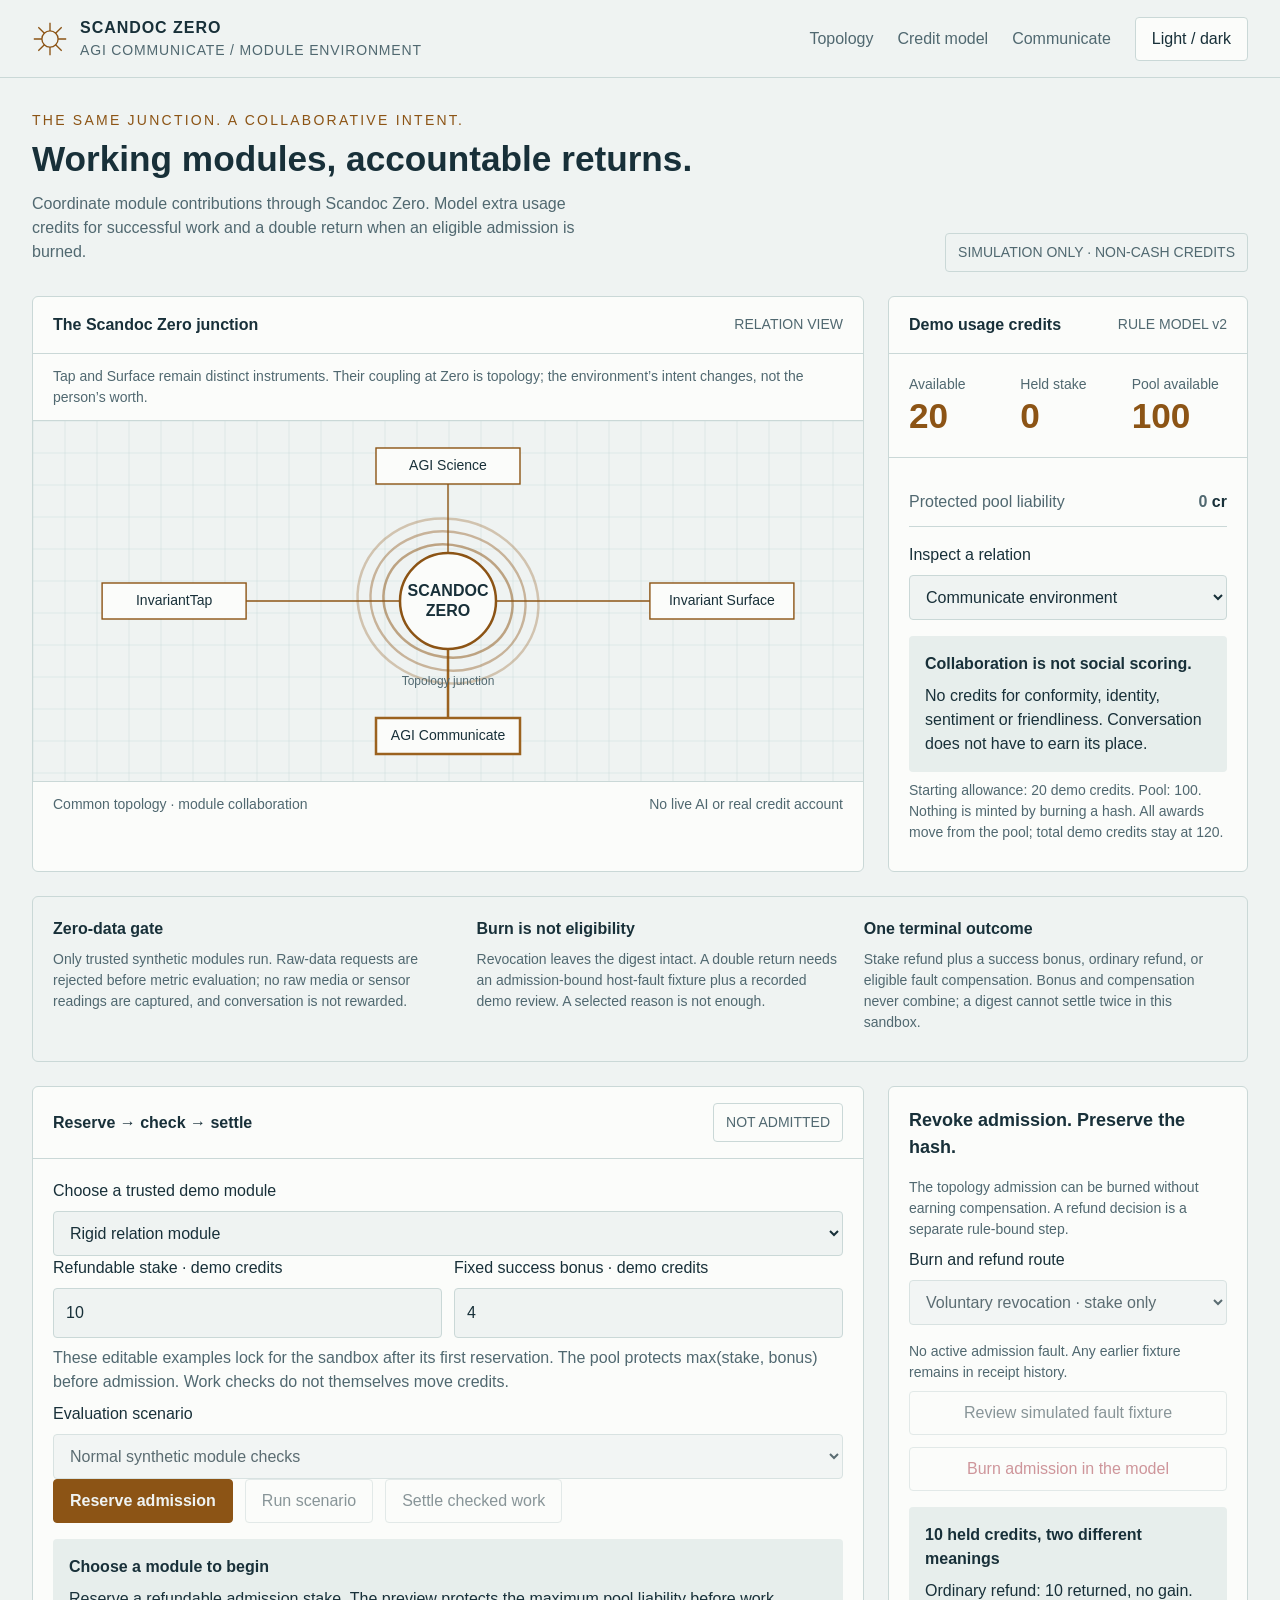
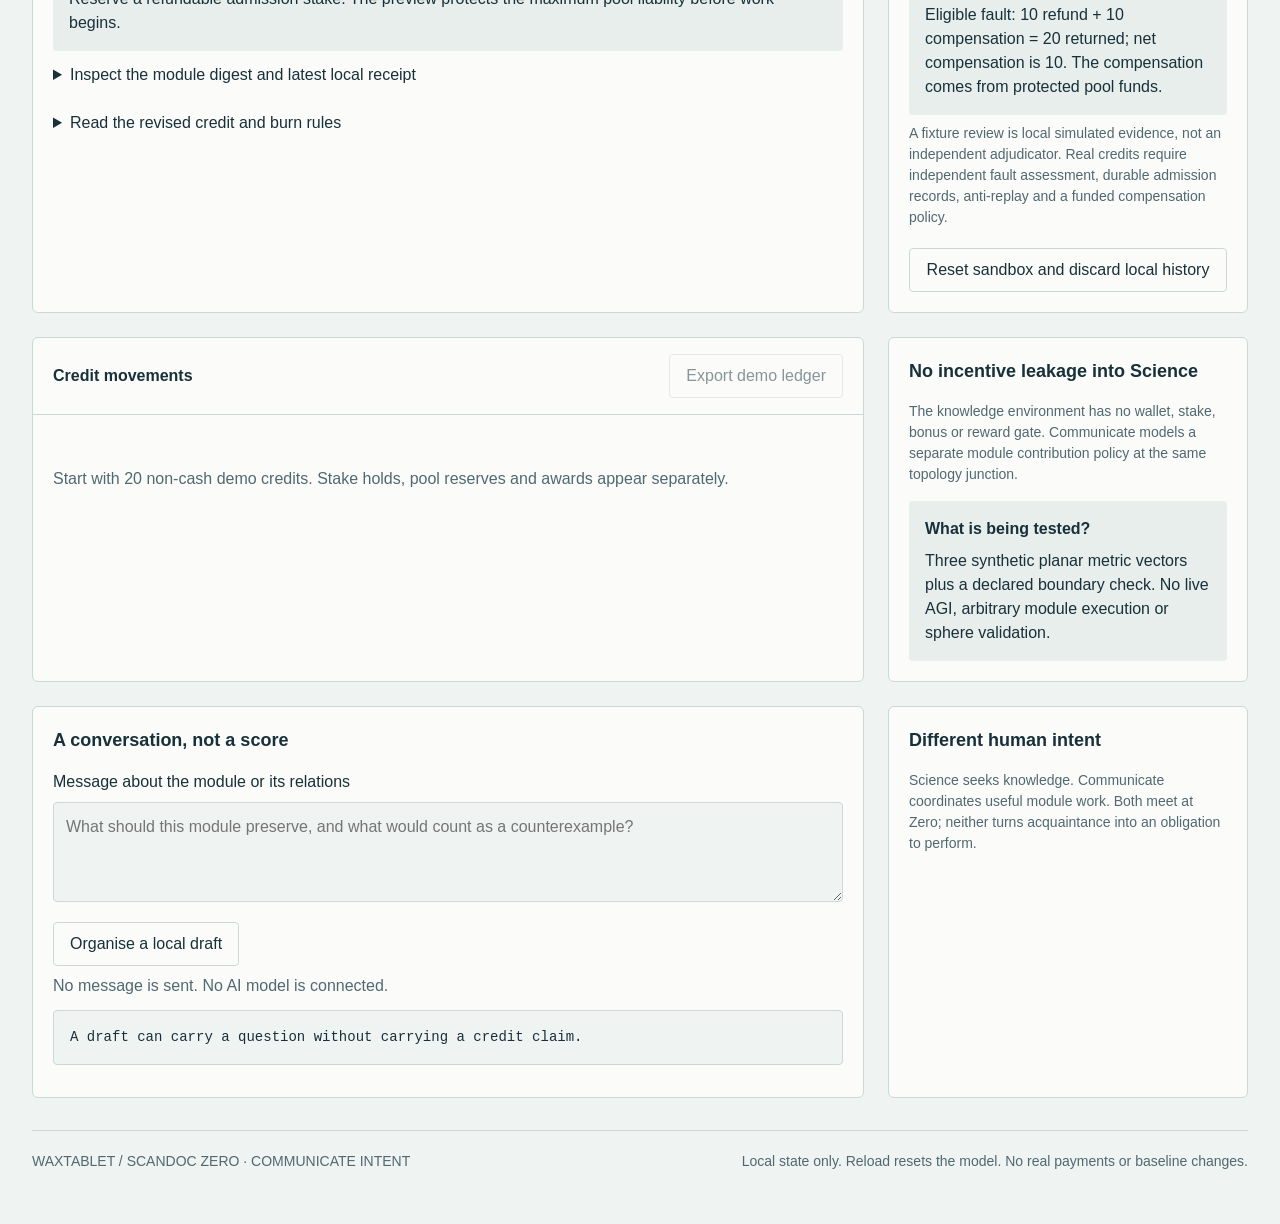
==== site/communicate/index.html @ a8c65e09 "Import editable Scandoc Zero previews with isolated routing and checks" ====
<!doctype html>
<html lang="en" data-mode="communicate">
  <head>
    <meta charset="utf-8" />
    <meta name="viewport" content="width=device-width,initial-scale=1" />
    <title>Scandoc Zero · AGI Communicate</title>
    <link rel="stylesheet" href="style.css" />
    <script defer src="core.js"></script>
  </head>
  <body>
    <a class="skip" href="#main">Skip to communicate workspace</a>
    <header>
      <div class="brand">
        <svg viewBox="0 0 40 40" fill="none" role="img" aria-label="Scandoc Zero mark">
          <circle cx="20" cy="20" r="9" stroke="currentColor" stroke-width="1.5" />
          <path
            d="M20 2v9m0 18v9M2 20h9m18 0h9M7 7l7 7m12 12 7 7M7 33l7-7m12-12 7-7"
            stroke="currentColor"
            stroke-width="1.5"
          />
        </svg>
        <div>SCANDOC ZERO<small>AGI COMMUNICATE / MODULE ENVIRONMENT</small></div>
      </div>
      <nav aria-label="Page sections">
        <a href="#topology">Topology</a><a href="#ledger-section">Credit model</a
        ><a href="#conversation">Communicate</a
        ><button id="theme" aria-label="Toggle light and dark theme">Light / dark</button>
      </nav>
    </header>
    <main id="main">
      <section class="intro">
        <div>
          <div class="eyebrow">The same junction. A collaborative intent.</div>
          <h1>Working modules, accountable returns.</h1>
          <p class="lede">
            Coordinate module contributions through Scandoc Zero. Model extra usage credits for
            successful work and a double return when an eligible admission is burned.
          </p>
        </div>
        <span class="pill">SIMULATION ONLY · NON-CASH CREDITS</span>
      </section>
      <section class="workspace" id="topology">
        <article class="panel">
          <div class="panel-head">
            <h2>The Scandoc Zero junction</h2>
            <span class="muted">RELATION VIEW</span>
          </div>
          <div class="topology-note">
            Tap and Surface remain distinct instruments. Their coupling at Zero is topology; the
            environment’s intent changes, not the person’s worth.
          </div>
          <div class="map-wrap">
            <canvas
              id="zero-map"
              role="img"
              aria-label="Scandoc Zero is the common topology junction linking Tap, Surface, Science and Communicate as distinct roles."
            ></canvas>
          </div>
          <div class="map-foot">
            <span id="focus-status">Common topology · module collaboration</span
            ><span>No live AI or real credit account</span>
          </div>
        </article>
        <aside class="panel">
          <div class="panel-head">
            <h2>Demo usage credits</h2>
            <span class="muted">RULE MODEL v2</span>
          </div>
          <div class="balance-grid">
            <div><span>Available</span><b id="wallet" class="ledger-number">20</b></div>
            <div><span>Held stake</span><b id="held" class="ledger-number">0</b></div>
            <div><span>Pool available</span><b id="pool" class="ledger-number">100</b></div>
          </div>
          <div class="controls">
            <div class="meta-line">
              <span>Protected pool liability</span
              ><strong><span id="pool-reserved">0</span> cr</strong>
            </div>
            <div class="field" style="margin-top: var(--s4)">
              <label for="map-focus">Inspect a relation</label
              ><select id="map-focus">
                <option value="communicate">Communicate environment</option>
                <option value="tap">InvariantTap</option>
                <option value="surface">Invariant Surface</option>
                <option value="science">Science environment</option>
              </select>
            </div>
            <div class="readout">
              <strong>Collaboration is not social scoring.</strong>No credits for conformity,
              identity, sentiment or friendliness. Conversation does not have to earn its place.
            </div>
            <p class="help">
              Starting allowance: 20 demo credits. Pool: 100. Nothing is minted by burning a hash.
              All awards move from the pool; total demo credits stay at 120.
            </p>
          </div>
        </aside>
      </section>
      <section class="boundary">
        <div>
          <h3>Zero-data gate</h3>
          <p>
            Only trusted synthetic modules run. Raw-data requests are rejected before metric
            evaluation; no raw media or sensor readings are captured, and conversation is not
            rewarded.
          </p>
        </div>
        <div>
          <h3>Burn is not eligibility</h3>
          <p>
            Revocation leaves the digest intact. A double return needs an admission-bound host-fault
            fixture plus a recorded demo review. A selected reason is not enough.
          </p>
        </div>
        <div>
          <h3>One terminal outcome</h3>
          <p>
            Stake refund plus a success bonus, ordinary refund, or eligible fault compensation.
            Bonus and compensation never combine; a digest cannot settle twice in this sandbox.
          </p>
        </div>
      </section>
      <section class="lower" id="ledger-section">
        <article class="panel">
          <div class="panel-head">
            <h2>Reserve → check → settle</h2>
            <span id="admission-state" class="pill">NOT ADMITTED</span>
          </div>
          <div class="content">
            <div class="field">
              <label for="module">Choose a trusted demo module</label
              ><select id="module">
                <option value="rigid">Rigid relation module</option>
                <option value="shear">Shear labelled as metric-invariant</option>
                <option value="leak">Raw-input boundary violation</option>
              </select>
            </div>
            <div class="rules-grid">
              <div class="field">
                <label for="stake">Refundable stake · demo credits</label
                ><input id="stake" type="number" min="1" max="20" step="1" value="10" />
              </div>
              <div class="field">
                <label for="reward">Fixed success bonus · demo credits</label
                ><input id="reward" type="number" min="0" max="20" step="1" value="4" />
              </div>
            </div>
            <p class="help">
              These editable examples lock for the sandbox after its first reservation. The pool
              protects max(stake, bonus) before admission. Work checks do not themselves move
              credits.
            </p>
            <div class="field">
              <label for="evaluation-scenario">Evaluation scenario</label
              ><select id="evaluation-scenario" disabled>
                <option value="normal">Normal synthetic module checks</option>
                <option value="host-fault">Simulated host outage before metric evaluation</option>
              </select>
            </div>
            <div class="row">
              <button id="reserve" class="primary">Reserve admission</button
              ><button id="run" disabled>Run scenario</button
              ><button id="settle" disabled>Settle checked work</button>
            </div>
            <ul class="tests" id="checks" aria-label="Module test results"></ul>
            <div id="result" class="readout" role="status">
              <strong id="result-title">Choose a module to begin</strong
              ><span id="result-detail"
                >Reserve a refundable admission stake. The preview protects the maximum pool
                liability before work begins.</span
              >
            </div>
            <details>
              <summary>Inspect the module digest and latest local receipt</summary>
              <p class="help">
                The digest covers normalized algorithm, boundary, dataset and claim descriptors, not
                the module name. SHA-256 binds record contents; it does not prove truth or
                independence. The prototype policy version is bound to every receipt, but this is
                not the released receipt format.
              </p>
              <p class="mono" id="module-hash">No digest yet</p>
              <pre class="terminal" id="receipt">Reserve a module to create a local record.</pre>
            </details>
            <details>
              <summary>Read the revised credit and burn rules</summary>
              <p class="help">
                Success: refundable stake + the fixed usage bonus. Rejection or voluntary
                withdrawal: stake only. Reviewed host-fault burn: stake + equal compensation, with
                no success bonus. Hash history survives every burn.
              </p>
              <p class="help">
                Compensation is bounded by the protected pool reserve. It cannot be granted by
                choosing a reason alone. Repeated settlement of a digest is blocked within this
                sandbox. Reset or reload starts a fresh simulation, not a funded account.
              </p>
            </details>
          </div>
        </article>
        <aside class="panel controls">
          <h2>Revoke admission. Preserve the hash.</h2>
          <p class="help">
            The topology admission can be burned without earning compensation. A refund decision is
            a separate rule-bound step.
          </p>
          <div class="field">
            <label for="burn-reason">Burn and refund route</label
            ><select id="burn-reason" disabled>
              <option value="voluntary">Voluntary revocation · stake only</option>
              <option value="system-fault">Reviewed host fault · double return</option>
            </select>
          </div>
          <p id="fault-status" class="help" role="status">No fault evidence recorded.</p>
          <button id="review-fault" class="wide" disabled>Review simulated fault fixture</button
          ><button id="burn" class="wide danger" disabled style="margin-top: var(--s3)">
            Burn admission in the model
          </button>
          <div class="readout">
            <strong>10 held credits, two different meanings</strong>Ordinary refund: 10 returned, no
            gain. Eligible fault: 10 refund + 10 compensation = 20 returned; net compensation is 10.
            The compensation comes from protected pool funds.
          </div>
          <p class="help">
            A fixture review is local simulated evidence, not an independent adjudicator. Real
            credits require independent fault assessment, durable admission records, anti-replay and
            a funded compensation policy.
          </p>
          <button id="reset" class="wide" style="margin-top: var(--s3)">
            Reset sandbox and discard local history
          </button>
        </aside>
      </section>
      <section class="lower">
        <article class="panel">
          <div class="panel-head">
            <h2>Credit movements</h2>
            <button id="export" disabled>Export demo ledger</button>
          </div>
          <div class="content"><div id="ledger" class="history"></div></div>
        </article>
        <aside class="panel controls">
          <h2>No incentive leakage into Science</h2>
          <p class="help">
            The knowledge environment has no wallet, stake, bonus or reward gate. Communicate models
            a separate module contribution policy at the same topology junction.
          </p>
          <div class="readout">
            <strong>What is being tested?</strong>Three synthetic planar metric vectors plus a
            declared boundary check. No live AGI, arbitrary module execution or sphere validation.
          </div>
        </aside>
      </section>
      <section class="lower" id="conversation">
        <article class="panel content">
          <h2>A conversation, not a score</h2>
          <label for="message">Message about the module or its relations</label
          ><textarea
            id="message"
            maxlength="2000"
            placeholder="What should this module preserve, and what would count as a counterexample?"
          ></textarea
          ><button id="draft" style="margin-top: var(--s3)">Organise a local draft</button>
          <p id="draft-status" class="help" role="status">
            No message is sent. No AI model is connected.
          </p>
          <pre id="draft-output" class="terminal">
A draft can carry a question without carrying a credit claim.</pre
          >
        </article>
        <aside class="panel controls">
          <h2>Different human intent</h2>
          <p class="help">
            Science seeks knowledge. Communicate coordinates useful module work. Both meet at Zero;
            neither turns acquaintance into an obligation to perform.
          </p>
        </aside>
      </section>
      <footer>
        <span>WAXTABLET / SCANDOC ZERO · COMMUNICATE INTENT</span
        ><span
          >Local state only. Reload resets the model. No real payments or baseline changes.</span
        >
      </footer>
    </main>
  </body>
</html>
---- site/communicate/style.css ----
@import url('https://api.fontshare.com/v2/css?f[]=satoshi@400,500,700&display=swap');
:root {
  color-scheme: light;
  --bg: #eff3f2;
  --panel: #fbfcfa;
  --subtle: #e7eeec;
  --ink: #183039;
  --muted: #506870;
  --border: #cad8d7;
  --accent: #006c7c;
  --accent-soft: #d9ebec;
  --amber: #9b621f;
  --danger: #a3323e;
  --grid: #c3d8da;
  --text-xs: clamp(0.75rem, 0.7rem + 0.25vw, 0.875rem);
  --text-sm: clamp(0.875rem, 0.8rem + 0.35vw, 1rem);
  --text-base: clamp(1rem, 0.95rem + 0.25vw, 1.125rem);
  --text-xl: clamp(1.5rem, 1.2rem + 1.25vw, 2.25rem);
  --s1: 0.25rem;
  --s2: 0.5rem;
  --s3: 0.75rem;
  --s4: 1rem;
  --s5: 1.25rem;
  --s6: 1.5rem;
  --s8: 2rem;
  --s10: 2.5rem;
  --s12: 3rem;
}
[data-theme='dark'] {
  color-scheme: dark;
  --bg: #08121b;
  --panel: #0e1d27;
  --subtle: #142a35;
  --ink: #e1edf0;
  --muted: #a1b8c0;
  --border: #28424e;
  --accent: #87cddd;
  --accent-soft: #193942;
  --amber: #e3b56c;
  --danger: #f0989e;
  --grid: #2b535f;
}
[data-mode='communicate'] {
  --accent: #8c5415;
  --accent-soft: #efe3d0;
}
[data-theme='dark'][data-mode='communicate'] {
  --accent: #e4b56a;
  --accent-soft: #382c1c;
}
* {
  box-sizing: border-box;
}
html {
  scroll-behavior: smooth;
}
body {
  margin: 0;
  font:
    var(--text-base) / 1.5 Satoshi,
    sans-serif;
  background: var(--bg);
  color: var(--ink);
}
h1 {
  font-size: var(--text-xl);
  line-height: 1.16;
  margin: var(--s2) 0 var(--s3);
}
h2 {
  font-size: var(--text-base);
  margin: 0 0 var(--s4);
  font-weight: 700;
}
h3 {
  font-size: var(--text-sm);
  margin: 0 0 var(--s2);
}
p {
  margin: var(--s2) 0;
}
button,
input,
select,
textarea {
  font: inherit;
  font-size: var(--text-sm);
}
button {
  border: 1px solid var(--border);
  border-radius: 4px;
  min-height: 44px;
  padding: var(--s2) var(--s4);
  color: var(--ink);
  background: var(--panel);
  cursor: pointer;
  touch-action: manipulation;
}
button:hover:not(:disabled) {
  border-color: var(--accent);
  background: var(--accent-soft);
}
button:disabled {
  opacity: 0.5;
  cursor: not-allowed;
}
.primary {
  background: var(--accent);
  color: var(--bg);
  font-weight: 700;
  border-color: var(--accent);
}
.primary:hover:not(:disabled) {
  background: var(--accent);
  filter: brightness(1.1);
}
.danger {
  color: var(--danger);
}
input,
select,
textarea {
  width: 100%;
  padding: var(--s3);
  border: 1px solid var(--border);
  border-radius: 4px;
  background: var(--bg);
  color: var(--ink);
  min-height: 44px;
}
textarea {
  resize: vertical;
  min-height: 100px;
}
input[type='range'] {
  padding: 0;
  accent-color: var(--accent);
}
label {
  display: block;
  font-size: var(--text-sm);
  margin-bottom: var(--s2);
}
input[type='checkbox'] {
  width: 20px;
  min-height: 20px;
  accent-color: var(--accent);
}
a {
  color: var(--accent);
  text-decoration: none;
}
a:hover {
  text-decoration: underline;
}
:focus-visible {
  outline: 2px solid var(--accent);
  outline-offset: 4px;
}
[hidden] {
  display: none !important;
}
.skip {
  position: absolute;
  top: -90px;
  z-index: 10;
  background: var(--panel);
  padding: var(--s4);
}
.skip:focus {
  top: 0;
}
header {
  display: flex;
  align-items: center;
  justify-content: space-between;
  gap: var(--s4);
  padding: var(--s4) var(--s8);
  border-bottom: 1px solid var(--border);
}
.brand {
  display: flex;
  align-items: center;
  gap: var(--s3);
  font-weight: 700;
  font-size: var(--text-sm);
  letter-spacing: 0.06em;
}
.brand svg {
  width: 36px;
  height: 36px;
  color: var(--accent);
  flex-shrink: 0;
}
.brand small {
  font-weight: 400;
  font-size: var(--text-xs);
  letter-spacing: 0.06em;
  color: var(--muted);
  display: block;
}
nav {
  display: flex;
  align-items: center;
  gap: var(--s6);
  font-size: var(--text-sm);
}
nav a {
  color: var(--muted);
}
main {
  max-width: 1480px;
  margin: auto;
  padding: var(--s8);
}
.intro {
  display: flex;
  justify-content: space-between;
  align-items: end;
  gap: var(--s6);
  margin-bottom: var(--s6);
}
.eyebrow {
  font-size: var(--text-xs);
  letter-spacing: 0.16em;
  text-transform: uppercase;
  color: var(--accent);
}
.lede {
  color: var(--muted);
  max-width: 65ch;
  font-size: var(--text-sm);
}
.pill {
  display: inline-flex;
  align-items: center;
  border: 1px solid var(--border);
  padding: var(--s2) var(--s3);
  font-size: var(--text-xs);
  border-radius: 4px;
  white-space: nowrap;
  color: var(--muted);
}
.pill.active {
  background: var(--accent-soft);
  color: var(--accent);
  border-color: var(--accent);
}
.workspace {
  display: grid;
  grid-template-columns: minmax(0, 1fr) 360px;
  gap: var(--s6);
}
.panel {
  background: var(--panel);
  border: 1px solid var(--border);
  border-radius: 6px;
  min-width: 0;
}
.panel-head {
  padding: var(--s4) var(--s5);
  display: flex;
  justify-content: space-between;
  align-items: center;
  gap: var(--s3);
  border-bottom: 1px solid var(--border);
  font-size: var(--text-xs);
}
.panel-head h2 {
  margin: 0;
  font-size: var(--text-sm);
}
.muted {
  color: var(--muted);
}
.mono {
  font-family: monospace;
  font-size: var(--text-xs);
  overflow-wrap: anywhere;
}
.map-wrap {
  height: 360px;
  position: relative;
  background: var(--bg);
}
canvas {
  width: 100%;
  height: 100%;
  display: block;
}
.map-foot {
  display: flex;
  flex-wrap: wrap;
  justify-content: space-between;
  gap: var(--s3);
  padding: var(--s3) var(--s5);
  border-top: 1px solid var(--border);
  font-size: var(--text-xs);
  color: var(--muted);
}
.legend {
  display: flex;
  gap: var(--s4);
  align-items: center;
}
.legend span:before {
  content: '';
  display: inline-block;
  width: 18px;
  height: 2px;
  vertical-align: middle;
  background: var(--accent);
  margin-right: var(--s2);
}
.legend span:last-child:before {
  background: var(--amber);
}
.controls {
  padding: var(--s5);
}
.controls .field {
  margin-bottom: var(--s4);
}
.help {
  font-size: var(--text-xs);
  color: var(--muted);
}
.row {
  display: flex;
  gap: var(--s3);
  align-items: center;
  flex-wrap: wrap;
}
.wide {
  width: 100%;
}
.readout {
  margin-top: var(--s4);
  padding: var(--s4);
  background: var(--subtle);
  border-radius: 4px;
  font-size: var(--text-sm);
}
.readout strong {
  display: block;
  margin-bottom: var(--s2);
  font-weight: 700;
}
.readout[data-state='fail'] {
  color: var(--danger);
}
.readout[data-state='pass'] {
  color: var(--accent);
}
.meta-line {
  display: flex;
  justify-content: space-between;
  gap: var(--s3);
  padding: var(--s3) 0;
  border-bottom: 1px solid var(--border);
  font-size: var(--text-sm);
}
.meta-line:last-child {
  border-bottom: 0;
}
.meta-line span {
  color: var(--muted);
}
.boundary {
  display: grid;
  grid-template-columns: 1.1fr 1fr 1fr;
  gap: var(--s6);
  padding: var(--s5);
  margin-top: var(--s6);
  border: 1px solid var(--border);
  border-radius: 6px;
}
.boundary p {
  font-size: var(--text-xs);
  color: var(--muted);
}
.lower {
  display: grid;
  grid-template-columns: minmax(0, 1fr) 360px;
  gap: var(--s6);
  margin-top: var(--s6);
}
.content {
  padding: var(--s5);
}
.content p {
  font-size: var(--text-sm);
  color: var(--muted);
}
.journal-item {
  padding: var(--s4) 0;
  border-bottom: 1px solid var(--border);
  font-size: var(--text-sm);
}
.journal-item:last-child {
  border-bottom: 0;
}
.journal-item strong {
  font-weight: 500;
  display: block;
}
.journal-item small {
  color: var(--muted);
  font-size: var(--text-xs);
}
.journal-item p {
  white-space: pre-wrap;
  overflow-wrap: anywhere;
}
.empty {
  padding: var(--s6) 0;
  color: var(--muted);
  font-size: var(--text-sm);
}
.history {
  max-height: 340px;
  overflow: auto;
}
.terminal {
  background: var(--bg);
  padding: var(--s4);
  border: 1px solid var(--border);
  border-radius: 4px;
  font-size: var(--text-xs);
  overflow-wrap: anywhere;
  white-space: pre-wrap;
  max-height: 280px;
  overflow: auto;
  margin: var(--s3) 0;
}
summary {
  font-size: var(--text-sm);
  cursor: pointer;
  min-height: 44px;
  padding-block: var(--s3);
}
footer {
  font-size: var(--text-xs);
  color: var(--muted);
  display: flex;
  justify-content: space-between;
  flex-wrap: wrap;
  gap: var(--s3);
  margin-top: var(--s8);
  padding-block: var(--s5);
  border-top: 1px solid var(--border);
}
.ledger-number {
  font-size: var(--text-xl);
  font-weight: 700;
  color: var(--accent);
  line-height: 1.2;
}
.balance-grid {
  display: grid;
  grid-template-columns: 1fr 1fr 1fr;
  gap: var(--s4);
  padding: var(--s5);
  border-bottom: 1px solid var(--border);
}
.balance-grid span {
  font-size: var(--text-xs);
  color: var(--muted);
  display: block;
}
.ledger-row {
  display: grid;
  grid-template-columns: 1fr auto;
  gap: var(--s3);
  padding: var(--s3) 0;
  border-bottom: 1px solid var(--border);
  font-size: var(--text-sm);
}
.ledger-row small {
  display: block;
  font-size: var(--text-xs);
  color: var(--muted);
}
.delta {
  color: var(--accent);
  font-family: monospace;
  white-space: nowrap;
}
.tests {
  list-style: none;
  margin: var(--s3) 0;
  padding: 0;
  font-size: var(--text-sm);
}
.tests li {
  display: flex;
  justify-content: space-between;
  gap: var(--s3);
  padding: var(--s2) 0;
  border-bottom: 1px solid var(--border);
}
.check {
  color: var(--accent);
}
.reject {
  color: var(--danger);
}
.rules-grid {
  display: grid;
  grid-template-columns: 1fr 1fr;
  gap: var(--s3);
}
.inline-check {
  display: flex;
  gap: var(--s3);
  align-items: center;
  padding-block: var(--s3);
}
.inline-check label {
  margin: 0;
}
.topology-note {
  padding: var(--s3) var(--s5);
  color: var(--muted);
  font-size: var(--text-xs);
  border-bottom: 1px solid var(--border);
}
.counter {
  font-size: var(--text-xs);
  color: var(--muted);
}
@media (max-width: 950px) {
  .workspace,
  .lower {
    grid-template-columns: minmax(0, 1fr) 320px;
  }
  nav {
    gap: var(--s3);
  }
}
@media (max-width: 740px) {
  header {
    padding: var(--s3) var(--s4);
  }
  nav a {
    display: none;
  }
  nav {
    gap: var(--s2);
  }
  main {
    padding: var(--s4);
  }
  .intro {
    display: block;
  }
  .intro .pill {
    margin-top: var(--s3);
  }
  .workspace,
  .lower {
    grid-template-columns: 1fr;
    gap: var(--s4);
  }
  .map-wrap {
    height: 320px;
  }
  .boundary {
    grid-template-columns: 1fr;
    gap: var(--s4);
    margin-top: var(--s4);
    padding: var(--s4);
  }
  .lower {
    margin-top: var(--s4);
  }
  .controls,
  .content {
    padding: var(--s4);
  }
  .panel-head {
    padding: var(--s3) var(--s4);
  }
  .map-foot {
    padding: var(--s3) var(--s4);
  }
  .balance-grid {
    padding: var(--s4);
  }
  footer {
    margin-top: var(--s6);
  }
}
@media (prefers-reduced-motion: reduce) {
  html {
    scroll-behavior: auto;
  }
  * {
    transition: none !important;
  }
}
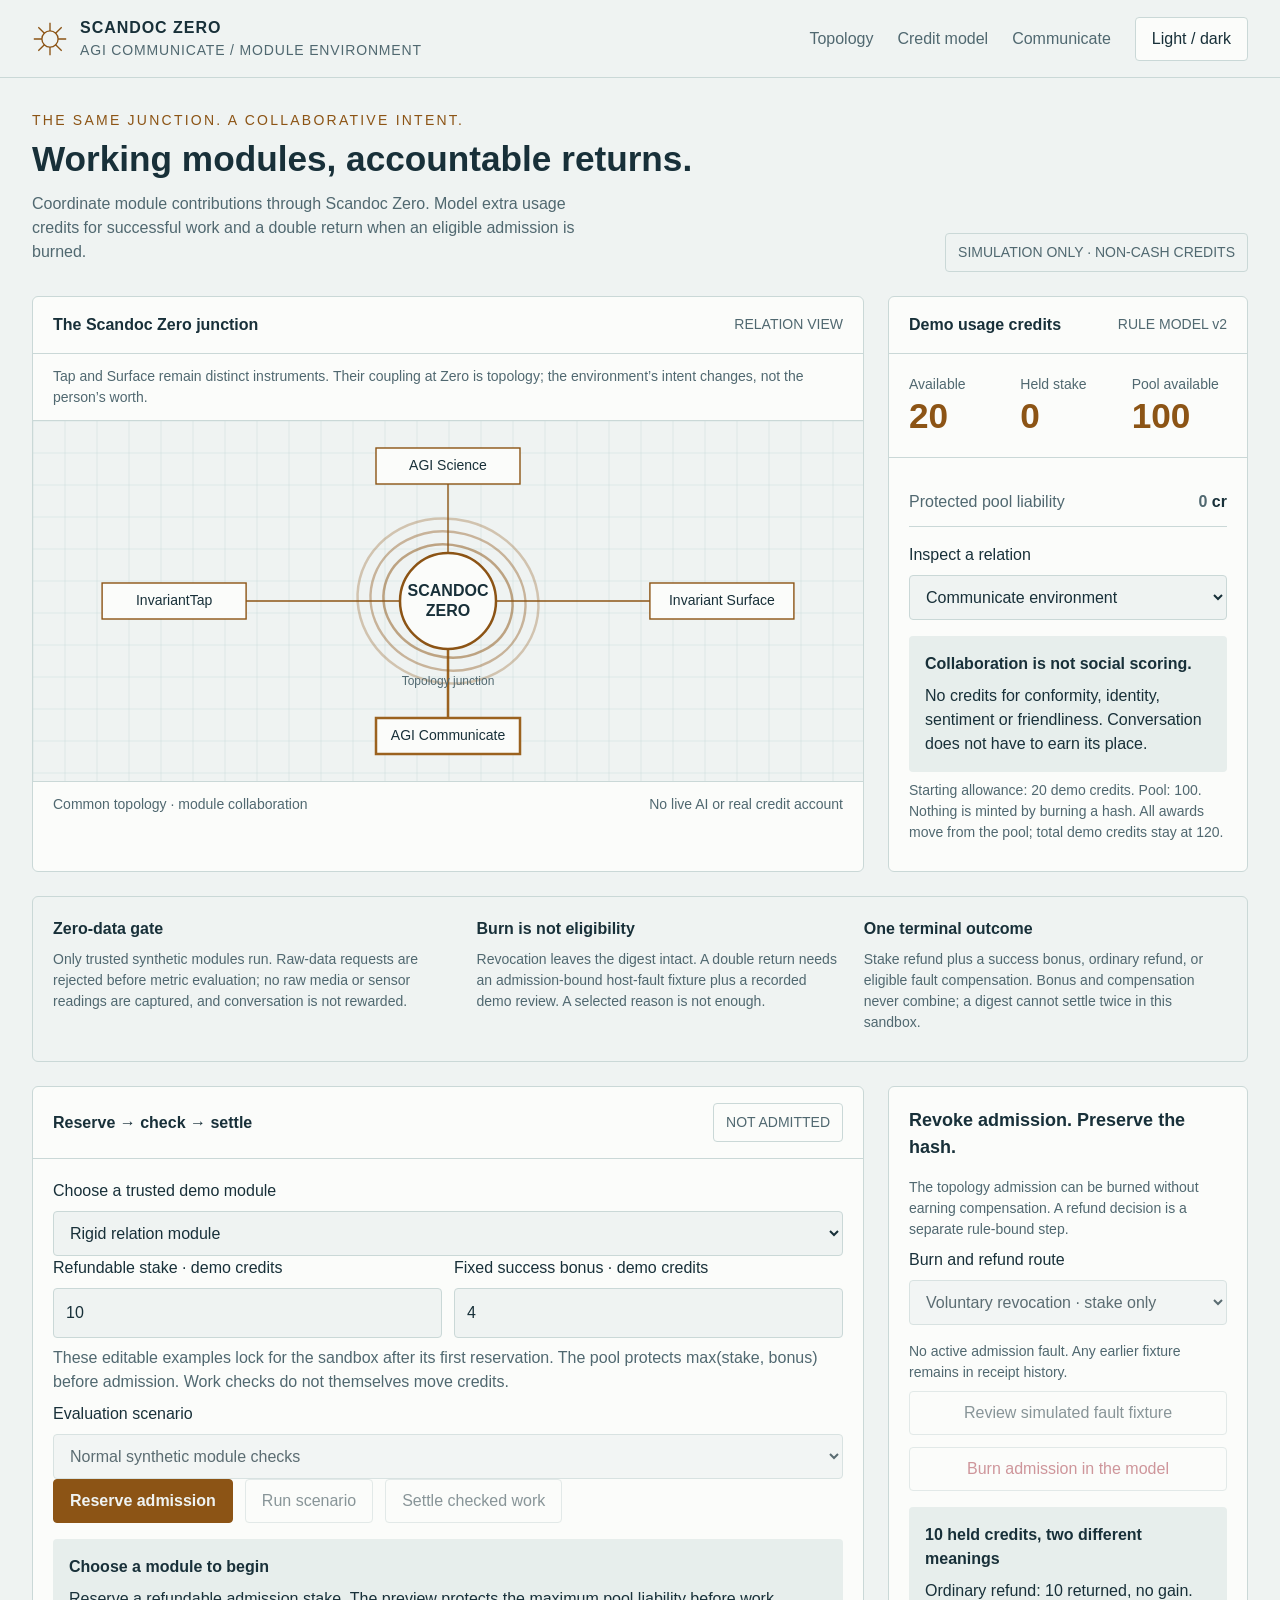
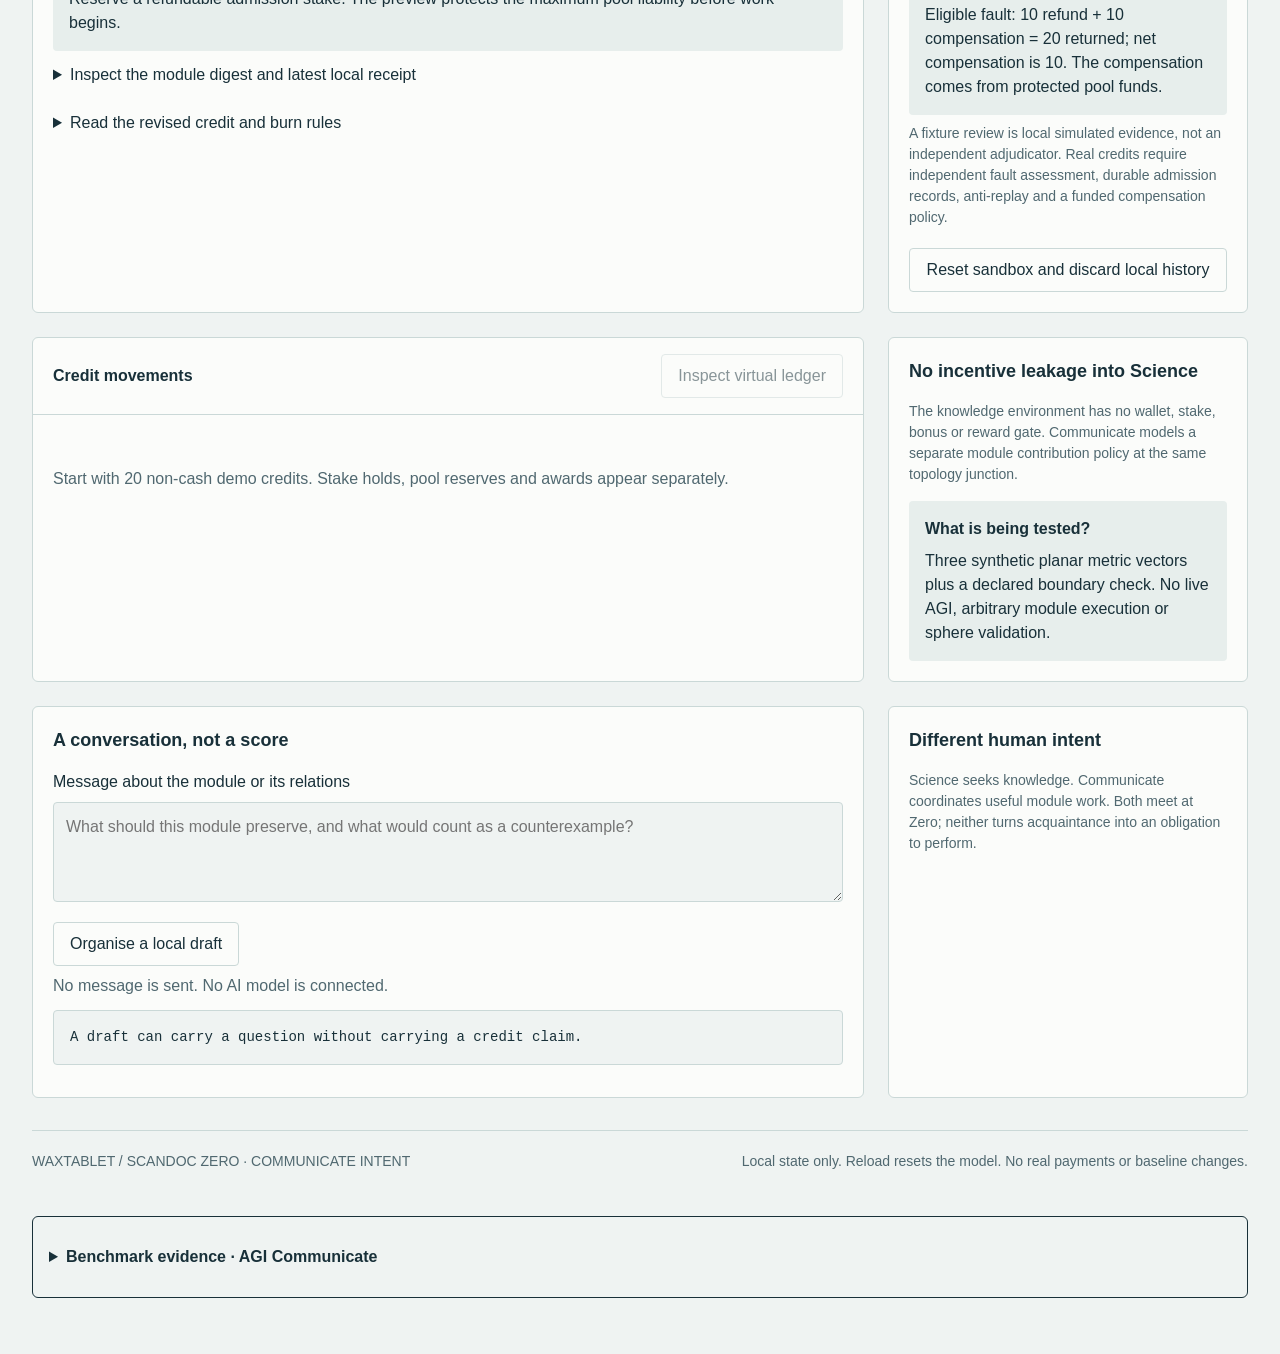
==== commit 80621db8: "Add reviewed DOI evidence, bounded metadata updates and research release candidate" ====
--- a/site/communicate/index.html
+++ b/site/communicate/index.html
@@ -233,7 +233,7 @@
         <article class="panel">
           <div class="panel-head">
             <h2>Credit movements</h2>
-            <button id="export" disabled>Export demo ledger</button>
+            <button id="export" disabled>Inspect virtual ledger</button>
           </div>
           <div class="content"><div id="ledger" class="history"></div></div>
         </article>
@@ -280,6 +280,20 @@
           >Local state only. Reload resets the model. No real payments or baseline changes.</span
         >
       </footer>
-    </main>
+    <!-- BEGIN BENCHMARK EVIDENCE -->
+<section class="benchmark-evidence" aria-label="Scoped benchmark and DOI evidence" data-benchmark-revision="2026-10-10-research-publication-candidate-1"
+ style="margin:24px 0;padding:16px;border:1px solid currentColor;border-radius:6px;line-height:1.5;overflow-wrap:anywhere">
+ <details><summary><strong>Benchmark evidence · AGI Communicate</strong></summary>
+ <p>Virtual, memory-only credits, bonuses and evidence-bound compensation. No module-specific published credit-policy benchmark and no real accounts, money or social score.</p>
+ <p><strong>Status:</strong> local browser/software checks, not AGI or physical validation. DOI reports below retain their own source and scope.</p>
+ <p>No directly underpinning published DOI benchmark is assigned. Do not invent one.</p>
+ <p><small>Registry 2026-10-10-research-publication-candidate-1 · reviewed 2026-10-10.
+ The archived snapshot is immutable; later benchmark settings update the live site only.
+ Updated evidence does not silently replace a running fixture or promote the sphere.</small></p>
+
+ </details>
+</section>
+<!-- END BENCHMARK EVIDENCE -->
+</main>
   </body>
 </html>
